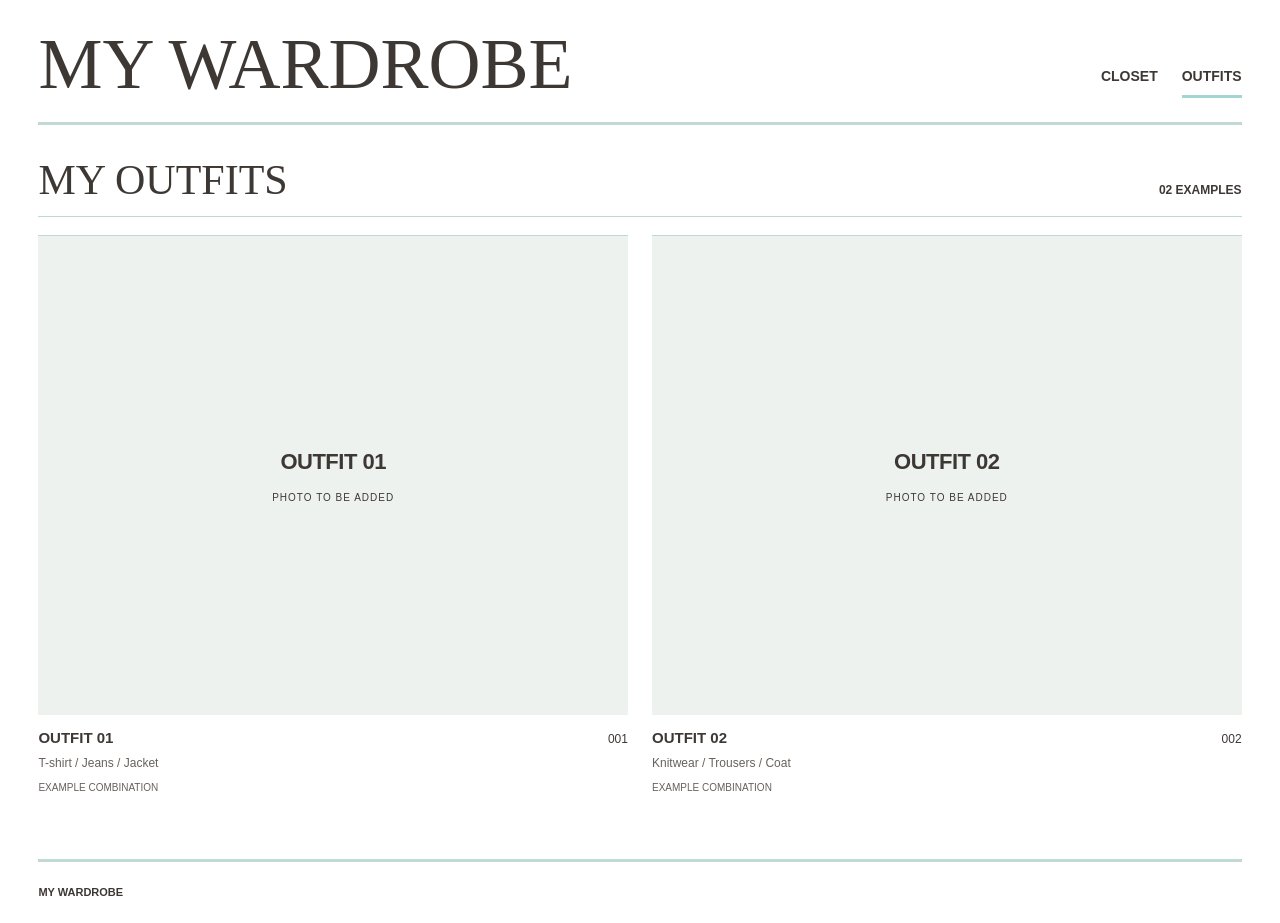
==== MidtermProject/outfits.html @ ab657c99 "Update midterm wardrobe website" ====
<!doctype html>
<html lang="en">
  <head>
    <meta charset="utf-8">
    <meta name="viewport" content="width=device-width, initial-scale=1">
    <title>My Outfits | My Wardrobe</title>
    <link rel="stylesheet" href="css/style.css">
  </head>

  <body id="top">
    <header class="site-header">
      <a class="site-name" href="index.html">MY WARDROBE</a>

      <nav class="main-nav" aria-label="Main navigation">
        <ul>
          <li>
            <a href="index.html">CLOSET</a>
          </li>
          <li>
            <a href="outfits.html" aria-current="page">OUTFITS</a>
          </li>
        </ul>
      </nav>
    </header>

    <main>
      <header class="page-heading">
        <h1>MY OUTFITS</h1>
        <p>02 EXAMPLES</p>
      </header>

      <!-- Reuse the card layout -->
      <div class="clothing-grid outfit-grid">
        <article class="clothing-card">
          <figure>
            <!-- Add my own outfit photo here later. -->
            <div class="photo-placeholder outfit-placeholder">
              <span>OUTFIT 01</span>
              <small>PHOTO TO BE ADDED</small>
            </div>

            <figcaption>
              <div class="item-heading">
                <h2>OUTFIT 01</h2>
                <span class="item-number">001</span>
              </div>
              <p class="item-details">T-shirt / Jeans / Jacket</p>
              <p class="example-label">EXAMPLE COMBINATION</p>
            </figcaption>
          </figure>
        </article>

        <article class="clothing-card">
          <figure>
            <!-- Add my own outfit photo here later. -->
            <div class="photo-placeholder outfit-placeholder">
              <span>OUTFIT 02</span>
              <small>PHOTO TO BE ADDED</small>
            </div>

            <figcaption>
              <div class="item-heading">
                <h2>OUTFIT 02</h2>
                <span class="item-number">002</span>
              </div>
              <p class="item-details">Knitwear / Trousers / Coat</p>
              <p class="example-label">EXAMPLE COMBINATION</p>
            </figcaption>
          </figure>
        </article>

      </div>
    </main>

    <footer class="site-footer">
      <p>MY WARDROBE</p>
    </footer>
  </body>
</html>
---- MidtermProject/css/style.css ----
/* Base styles
   White #ffffff, warm gray #3e3835, turquoise #a3d6d0. */

* {
  box-sizing: border-box;
}

body {
  margin: 0;
  background-color: #ffffff;
  color: #3e3835;
  font-family: 'Helvetica Neue', Arial, sans-serif;
  font-size: 16px;
  line-height: 1.5;
}

h1,
h2,
h3,
h4,
p,
figure {
  margin: 0;
}

a {
  color: inherit;
  text-decoration: none;
}

/* Keep a visible outline when I use Tab to move through links. */
a:focus-visible {
  outline: 3px solid #28655f;
  outline-offset: 4px;
}

/* Shared page width. Auto margins center each section. */
.site-header,
.category-nav,
main,
.site-footer {
  width: 94%;
  max-width: 1440px;
  margin: 0 auto;
}

/* Header and main navigation
   Flexbox puts the site name and links next to each other. */

.site-header {
  display: flex;
  justify-content: space-between;
  align-items: flex-end;
  gap: 24px;
  padding: 30px 0 24px;
  border-bottom: 3px solid #c0d9d4;
}

.site-name {
  font-family: Baskerville, 'Times New Roman', serif;
  font-size: 72px;
  font-weight: normal;
  line-height: 0.95;
  letter-spacing: 0;
}

nav ul {
  list-style: none;
  margin: 0;
  padding: 0;
}

.main-nav ul {
  display: flex;
  gap: 24px;
}

.main-nav a {
  display: block;
  padding: 8px 0;
  border-bottom: 3px solid transparent;
  font-size: 14px;
  font-weight: bold;
}

.main-nav a:hover,
.main-nav a[aria-current="page"] {
  border-bottom-color: #a3d6d0;
}

/* Category bar */

.category-nav {
  background-color: #a3d6d0;
  margin-top: 16px;
}

/* Keep categories on one line. Scroll sideways if the screen is too narrow. */
.category-nav ul {
  display: flex;
  flex-wrap: nowrap;
  overflow-x: auto;
}

.category-nav li {
  flex: 1 0 auto;
  text-align: center;
}

.category-nav a {
  display: block;
  padding: 14px 12px;
  font-size: 13px;
  white-space: nowrap;
  font-weight: bold;
  transition: background-color 0.2s ease, color 0.2s ease;
}

.category-nav a:hover,
.category-nav a:focus-visible {
  background-color: #28655f;
  color: #faf9f6;
}

/* Section headings and spacing */

.page-title {
  margin: 24px 0 20px;
  font-size: 13px;
  font-weight: bold;
  letter-spacing: 1px;
}

.category-section {
  margin-bottom: 60px;
  scroll-margin-top: 20px;
}

.section-heading,
.page-heading {
  display: flex;
  justify-content: space-between;
  align-items: baseline;
  gap: 20px;
  padding-bottom: 12px;
  margin-bottom: 18px;
  border-bottom: 1px solid #c0d9d4;
}

.section-heading h2,
.page-heading h1 {
  font-family: Baskerville, 'Times New Roman', serif;
  font-size: 42px;
  font-weight: normal;
  line-height: 1.1;
  letter-spacing: 0;
}

.section-heading p,
.page-heading p {
  font-size: 12px;
  font-weight: bold;
  white-space: nowrap;
}

.page-heading {
  margin-top: 32px;
}

/* Subcategory links can wrap when they run out of room. */
.subcategory-nav {
  margin-bottom: 28px;
}

.subcategory-nav ul {
  display: flex;
  flex-wrap: wrap;
  gap: 12px 24px;
}

.subcategory-nav a {
  display: block;
  padding: 6px 0;
  border-bottom: 2px solid #c0d9d4;
  font-size: 13px;
  font-weight: bold;
}

.subcategory-nav a:hover,
.subcategory-nav a:focus-visible {
  color: #28655f;
  border-bottom-color: #28655f;
}

/* Each subcategory uses the same card grid below. */
.subcategory-section {
  margin-bottom: 32px;
  scroll-margin-top: 20px;
}

.subcategory-section > h3 {
  margin-bottom: 14px;
  font-size: 18px;
  font-weight: bold;
}

/* Shared card grid
   Base layout: 32% per card + two 2% gaps = three columns.
   Closet and outfit rules below override the card width. */

.clothing-grid {
  display: flex;
  flex-wrap: wrap;
  column-gap: 2%;
  row-gap: 32px;
}

.clothing-card {
  flex: 0 0 32%;
  min-width: 0;
}

/* Plain photo area */
.photo-placeholder,
.clothing-photo {
  width: 100%;
  height: 380px;
  background-color: #edf2ef;
}

.photo-placeholder {
  display: flex;
  flex-direction: column;
  justify-content: center;
  align-items: center;
  gap: 12px;
  padding: 20px;
  border-top: 1px solid #c0d9d4;
  text-align: center;
}

.photo-placeholder span {
  font-size: 22px;
  font-weight: bold;
  letter-spacing: -0.5px;
}

.photo-placeholder small {
  font-size: 10px;
  letter-spacing: 1px;
}

/* Contain keeps the whole photo visible without stretching or cropping.
   Empty space is okay. */
.clothing-photo {
  display: block;
  object-fit: contain;
}

.item-heading {
  display: flex;
  justify-content: space-between;
  align-items: baseline;
  gap: 12px;
  margin-top: 12px;
}

.item-heading h2,
.item-heading h3,
.item-heading h4 {
  font-size: 15px;
  font-weight: bold;
  transition: color 0.2s ease;
}

.item-number {
  font-family: 'Helvetica Neue', Arial, sans-serif;
  font-size: 12px;
}

.item-details {
  margin-top: 5px;
  color: #68615c;
  font-size: 12px;
}

/* Only change the title color on hover, so the layout stays still. */
.clothing-card:hover h2,
.clothing-card:hover h3,
.clothing-card:hover h4 {
  color: #28655f;
}

/* Closet desktop layout: 23.5% per card + three 2% gaps = four slots.
   Currently using two cards per section; keep their size when adding more. */
.closet-grid .clothing-card {
  flex-basis: 23.5%;
}

.closet-grid .photo-placeholder,
.closet-grid .clothing-photo {
  height: 240px;
}

.closet-grid .photo-placeholder span {
  font-size: 18px;
}

/* Outfits and footer */

.outfit-grid .clothing-card {
  flex-basis: 49%;
}

.outfit-placeholder {
  height: 480px;
}

.example-label {
  margin-top: 8px;
  font-size: 10px;
  color: #68615c;
}

.site-footer {
  display: flex;
  justify-content: space-between;
  gap: 24px;
  padding: 22px 0;
  margin-top: 64px;
  border-top: 3px solid #c0d9d4;
  font-size: 11px;
  font-weight: bold;
}

.site-footer a:hover {
  text-decoration: underline;
}

/* Tablet */

@media (max-width: 1000px) {
  .site-name {
    font-size: 52px;
    letter-spacing: 0;
  }

  .clothing-card {
    flex-basis: 49%;
  }

  /* three slots per row */
  .closet-grid .clothing-card {
    flex-basis: 32%;
  }
}

/* Mobile */

@media (max-width: 768px) {
  .site-header {
    flex-direction: column;
    align-items: flex-start;
    gap: 18px;
    padding: 24px 0 14px;
  }

  .site-name {
    font-size: 40px;
    letter-spacing: 0;
  }

  .main-nav ul {
    gap: 28px;
  }

  .category-nav a {
    padding: 12px 14px;
    font-size: 12px;
  }

  .section-heading h2,
  .page-heading h1 {
    font-size: 32px;
  }

  .clothing-card,
  .outfit-grid .clothing-card {
    flex-basis: 100%;
  }

  .photo-placeholder,
  .clothing-photo {
    height: 360px;
  }

  .outfit-placeholder {
    height: 420px;
  }

  /* Two closet cards per row */
  .closet-grid .clothing-card {
    flex-basis: 49%;
  }

  .closet-grid .photo-placeholder,
  .closet-grid .clothing-photo {
    height: 190px;
  }

  .closet-grid .photo-placeholder {
    padding: 10px;
  }

  .closet-grid .photo-placeholder span {
    font-size: 15px;
  }

  .category-section {
    margin-bottom: 42px;
  }
}
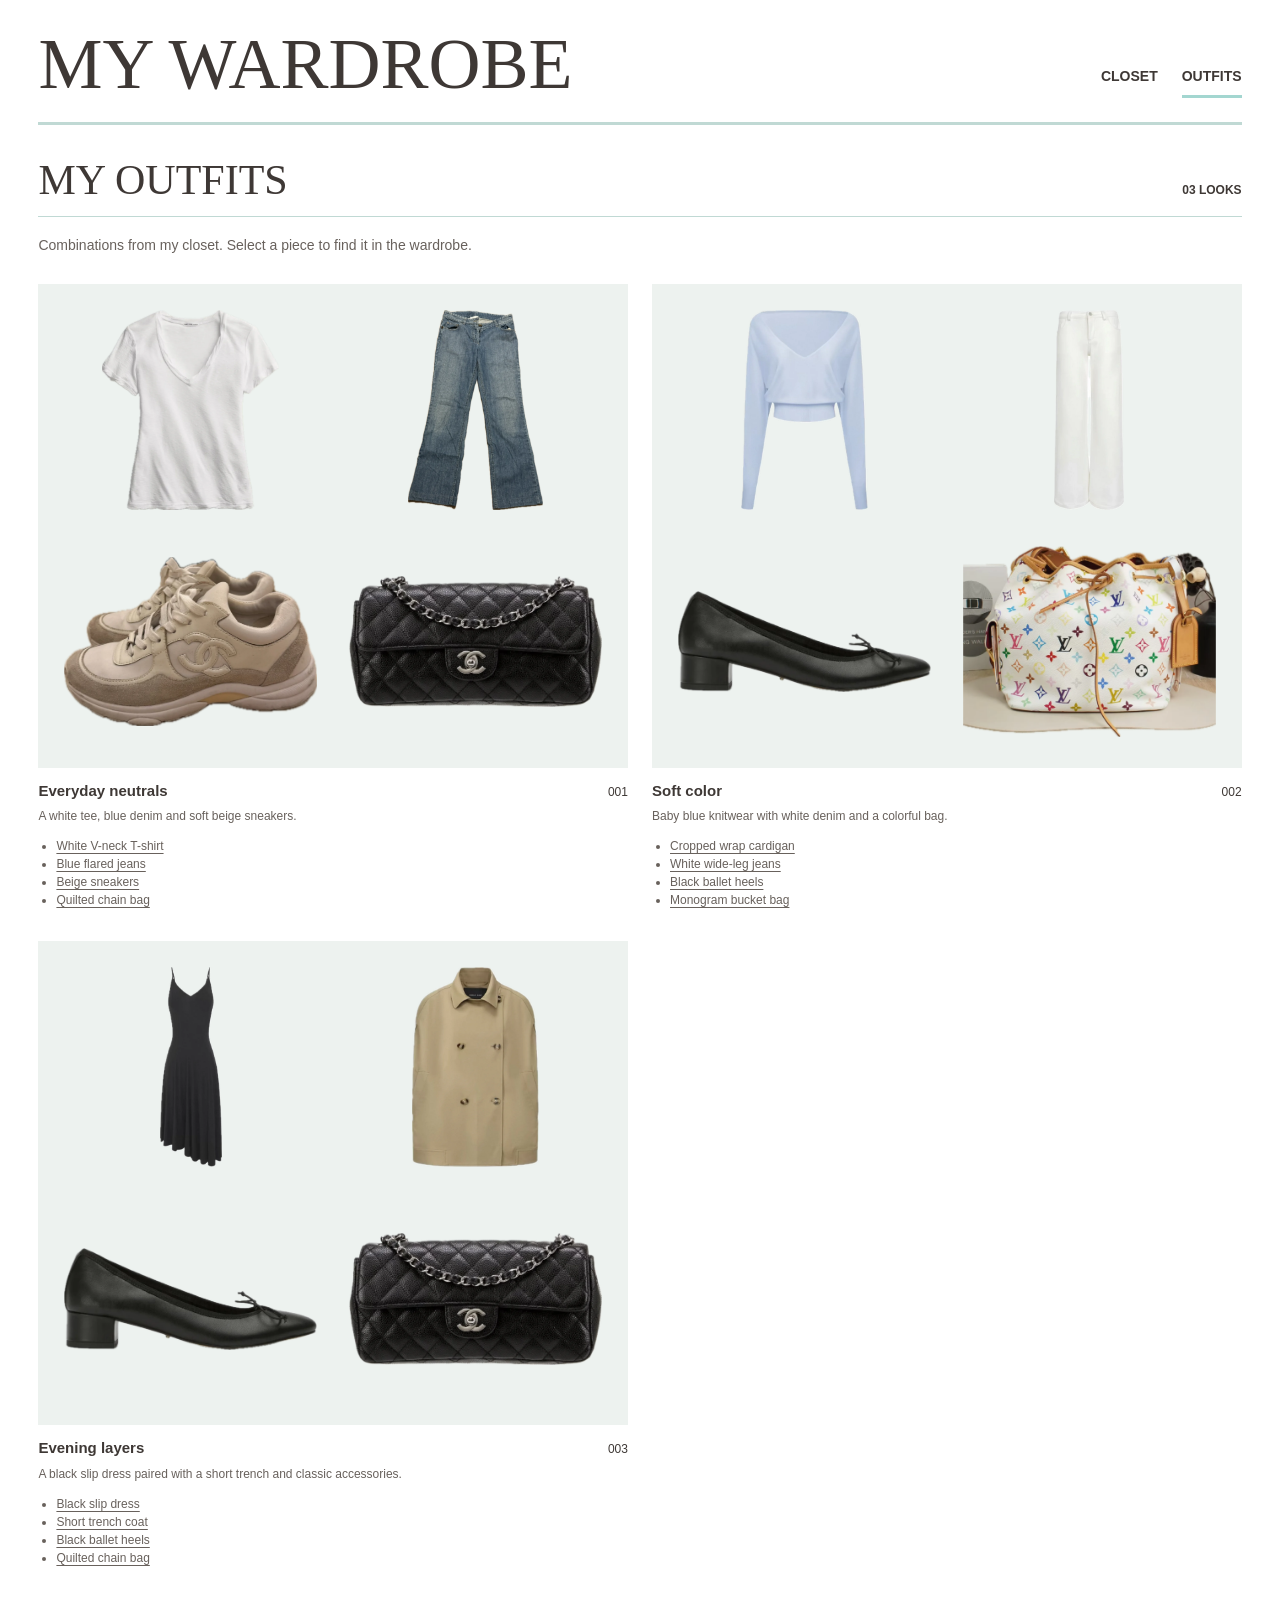
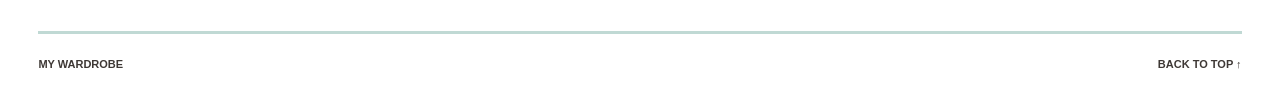
==== commit e46cb8d1: "Publish wardrobe catalog with optimized photos and outfits" ====
--- a/MidtermProject/outfits.html
+++ b/MidtermProject/outfits.html
@@ -1,79 +1,44 @@
 <!doctype html>
 <html lang="en">
-  <head>
-    <meta charset="utf-8">
-    <meta name="viewport" content="width=device-width, initial-scale=1">
-    <title>My Outfits | My Wardrobe</title>
-    <link rel="stylesheet" href="css/style.css">
-  </head>
-
-  <body id="top">
-    <header class="site-header">
-      <a class="site-name" href="index.html">MY WARDROBE</a>
-
-      <nav class="main-nav" aria-label="Main navigation">
-        <ul>
-          <li>
-            <a href="index.html">CLOSET</a>
-          </li>
-          <li>
-            <a href="outfits.html" aria-current="page">OUTFITS</a>
-          </li>
-        </ul>
-      </nav>
-    </header>
-
-    <main>
-      <header class="page-heading">
-        <h1>MY OUTFITS</h1>
-        <p>02 EXAMPLES</p>
-      </header>
-
-      <!-- Reuse the card layout -->
-      <div class="clothing-grid outfit-grid">
-        <article class="clothing-card">
-          <figure>
-            <!-- Add my own outfit photo here later. -->
-            <div class="photo-placeholder outfit-placeholder">
-              <span>OUTFIT 01</span>
-              <small>PHOTO TO BE ADDED</small>
-            </div>
-
-            <figcaption>
-              <div class="item-heading">
-                <h2>OUTFIT 01</h2>
-                <span class="item-number">001</span>
-              </div>
-              <p class="item-details">T-shirt / Jeans / Jacket</p>
-              <p class="example-label">EXAMPLE COMBINATION</p>
-            </figcaption>
-          </figure>
-        </article>
-
-        <article class="clothing-card">
-          <figure>
-            <!-- Add my own outfit photo here later. -->
-            <div class="photo-placeholder outfit-placeholder">
-              <span>OUTFIT 02</span>
-              <small>PHOTO TO BE ADDED</small>
-            </div>
-
-            <figcaption>
-              <div class="item-heading">
-                <h2>OUTFIT 02</h2>
-                <span class="item-number">002</span>
-              </div>
-              <p class="item-details">Knitwear / Trousers / Coat</p>
-              <p class="example-label">EXAMPLE COMBINATION</p>
-            </figcaption>
-          </figure>
-        </article>
-
-      </div>
-    </main>
-
-    <footer class="site-footer">
-      <p>MY WARDROBE</p>
-    </footer>
-  </body>
+<head>
+  <meta charset="utf-8">
+  <meta name="viewport" content="width=device-width, initial-scale=1">
+  <title>My Outfits | My Wardrobe</title>
+  <link rel="stylesheet" href="css/style.css">
+</head>
+<body id="top">
+  <a class="skip-link" href="#main">Skip to content</a>
+  <header class="site-header">
+    <a class="site-name" href="index.html">MY WARDROBE</a>
+    <nav class="main-nav" aria-label="Main navigation"><ul>
+      <li><a href="index.html" >CLOSET</a></li>
+      <li><a href="outfits.html" aria-current="page">OUTFITS</a></li>
+    </ul></nav>
+  </header>
+  <main id="main">
+    <header class="page-heading"><h1>MY OUTFITS</h1><p>03 LOOKS</p></header>
+    <p class="outfit-intro">Combinations from my closet. Select a piece to find it in the wardrobe.</p>
+    <div class="clothing-grid outfit-grid">
+      <article class="clothing-card outfit-card"><div class="outfit-board">
+        <a href="index.html#item-top_tshirt_jamesperse_white" aria-label="View White V-neck T-shirt in my closet"><img class="clothing-photo" src="img/top_tshirt_jamesperse_white.webp" alt="White V-neck T-shirt" loading="lazy" decoding="async"></a>
+        <a href="index.html#item-bottom_jeans_celine" aria-label="View Blue flared jeans in my closet"><img class="clothing-photo" src="img/bottom_jeans_celine.webp" alt="Blue flared jeans" loading="lazy" decoding="async"></a>
+        <a href="index.html#item-shoes_sneakers_chanel" aria-label="View Beige sneakers in my closet"><img class="clothing-photo" src="img/shoes_sneakers_chanel.webp" alt="Beige sneakers" loading="lazy" decoding="async"></a>
+        <a href="index.html#item-bag_chanel" aria-label="View Quilted chain bag in my closet"><img class="clothing-photo" src="img/bag_chanel.webp" alt="Quilted chain bag" loading="lazy" decoding="async"></a>
+      </div><div class="item-heading"><h2>Everyday neutrals</h2><span class="item-number">001</span></div><p class="item-details">A white tee, blue denim and soft beige sneakers.</p><ul class="outfit-pieces"><li><a href="index.html#item-top_tshirt_jamesperse_white">White V-neck T-shirt</a></li><li><a href="index.html#item-bottom_jeans_celine">Blue flared jeans</a></li><li><a href="index.html#item-shoes_sneakers_chanel">Beige sneakers</a></li><li><a href="index.html#item-bag_chanel">Quilted chain bag</a></li></ul></article>
+      <article class="clothing-card outfit-card"><div class="outfit-board">
+        <a href="index.html#item-top_knitwear_babyblue" aria-label="View Cropped wrap cardigan in my closet"><img class="clothing-photo" src="img/top_knitwear_babyblue.webp" alt="Cropped wrap cardigan" loading="lazy" decoding="async"></a>
+        <a href="index.html#item-bottom_jeans_white" aria-label="View White wide-leg jeans in my closet"><img class="clothing-photo" src="img/bottom_jeans_white.webp" alt="White wide-leg jeans" loading="lazy" decoding="async"></a>
+        <a href="index.html#item-shoes_ballet_tonybianco" aria-label="View Black ballet heels in my closet"><img class="clothing-photo" src="img/shoes_ballet_tonybianco.webp" alt="Black ballet heels" loading="lazy" decoding="async"></a>
+        <a href="index.html#item-bag_lv" aria-label="View Monogram bucket bag in my closet"><img class="clothing-photo" src="img/bag_lv.webp" alt="Monogram bucket bag" loading="lazy" decoding="async"></a>
+      </div><div class="item-heading"><h2>Soft color</h2><span class="item-number">002</span></div><p class="item-details">Baby blue knitwear with white denim and a colorful bag.</p><ul class="outfit-pieces"><li><a href="index.html#item-top_knitwear_babyblue">Cropped wrap cardigan</a></li><li><a href="index.html#item-bottom_jeans_white">White wide-leg jeans</a></li><li><a href="index.html#item-shoes_ballet_tonybianco">Black ballet heels</a></li><li><a href="index.html#item-bag_lv">Monogram bucket bag</a></li></ul></article>
+      <article class="clothing-card outfit-card"><div class="outfit-board">
+        <a href="index.html#item-dress_midi_black" aria-label="View Black slip dress in my closet"><img class="clothing-photo" src="img/dress_midi_black.webp" alt="Black slip dress" loading="lazy" decoding="async"></a>
+        <a href="index.html#item-outerwear_coat_trench" aria-label="View Short trench coat in my closet"><img class="clothing-photo" src="img/outerwear_coat_trench.webp" alt="Short trench coat" loading="lazy" decoding="async"></a>
+        <a href="index.html#item-shoes_ballet_tonybianco" aria-label="View Black ballet heels in my closet"><img class="clothing-photo" src="img/shoes_ballet_tonybianco.webp" alt="Black ballet heels" loading="lazy" decoding="async"></a>
+        <a href="index.html#item-bag_chanel" aria-label="View Quilted chain bag in my closet"><img class="clothing-photo" src="img/bag_chanel.webp" alt="Quilted chain bag" loading="lazy" decoding="async"></a>
+      </div><div class="item-heading"><h2>Evening layers</h2><span class="item-number">003</span></div><p class="item-details">A black slip dress paired with a short trench and classic accessories.</p><ul class="outfit-pieces"><li><a href="index.html#item-dress_midi_black">Black slip dress</a></li><li><a href="index.html#item-outerwear_coat_trench">Short trench coat</a></li><li><a href="index.html#item-shoes_ballet_tonybianco">Black ballet heels</a></li><li><a href="index.html#item-bag_chanel">Quilted chain bag</a></li></ul></article>
+    </div>
+  </main>
+  <footer class="site-footer"><p>MY WARDROBE</p><a href="#top">BACK TO TOP ↑</a></footer>
+</body>
 </html>
--- a/MidtermProject/css/style.css
+++ b/MidtermProject/css/style.css
@@ -26,12 +26,6 @@
 a {
   color: inherit;
   text-decoration: none;
-}
-
-/* Keep a visible outline when I use Tab to move through links. */
-a:focus-visible {
-  outline: 3px solid #28655f;
-  outline-offset: 4px;
 }
 
 /* Shared page width. Auto margins center each section. */
@@ -116,8 +110,7 @@
   transition: background-color 0.2s ease, color 0.2s ease;
 }
 
-.category-nav a:hover,
-.category-nav a:focus-visible {
+.category-nav a:hover {
   background-color: #28655f;
   color: #faf9f6;
 }
@@ -186,8 +179,7 @@
   font-weight: bold;
 }
 
-.subcategory-nav a:hover,
-.subcategory-nav a:focus-visible {
+.subcategory-nav a:hover {
   color: #28655f;
   border-bottom-color: #28655f;
 }
@@ -292,7 +284,7 @@
 }
 
 /* Closet desktop layout: 23.5% per card + three 2% gaps = four slots.
-   Currently using two cards per section; keep their size when adding more. */
+   Cards keep their size across different category counts. */
 .closet-grid .clothing-card {
   flex-basis: 23.5%;
 }
@@ -420,3 +412,22 @@
     margin-bottom: 42px;
   }
 }
+
+/* Real wardrobe photos: keep the full garment visible with breathing room. */
+.clothing-photo { padding: 16px; }
+.clothing-card { scroll-margin-top: 24px; }
+.clothing-card:target { outline: 2px solid #28655f; outline-offset: 7px; }
+a:focus-visible { outline: 2px solid #28655f; outline-offset: 4px; }
+.skip-link { position: absolute; top: -80px; left: 16px; padding: 12px; background: white; z-index: 10; }
+.skip-link:focus { top: 12px; }
+.outfit-intro { margin: 0 0 28px; color: #68615c; font-size: 14px; }
+.outfit-board { display: flex; flex-wrap: wrap; gap: 12px; padding: 16px; background: #edf2ef; }
+.outfit-board a { display: block; flex: 0 0 calc(50% - 6px); min-width: 0; }
+.outfit-board .clothing-photo { height: 220px; padding: 10px; }
+.outfit-pieces { padding-left: 18px; margin: 12px 0 0; font-size: 12px; color: #68615c; }
+.outfit-pieces a { text-decoration: underline; text-underline-offset: 3px; }
+@media (max-width: 768px) {
+  .clothing-photo { padding: 10px; }
+  .outfit-board .clothing-photo { height: 170px; }
+  .item-heading h3, .item-heading h4 { font-size: 13px; }
+}
